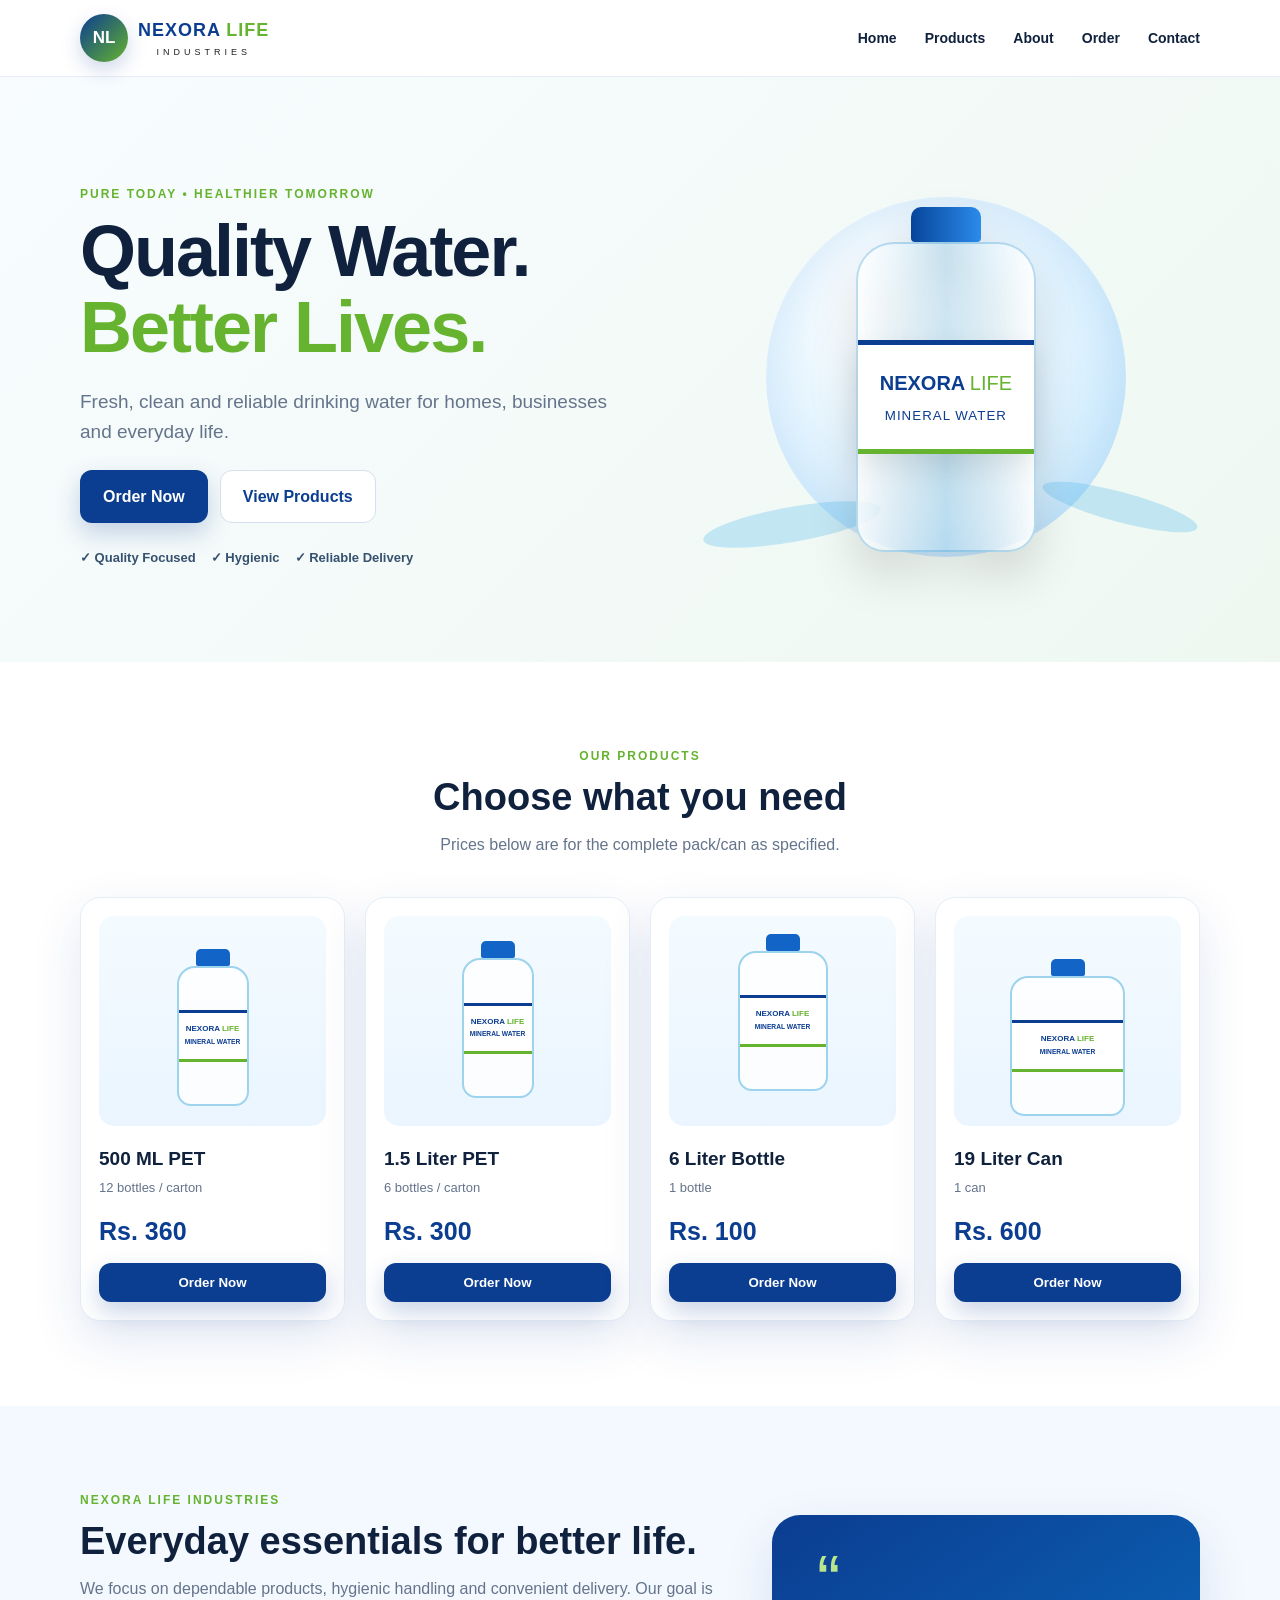
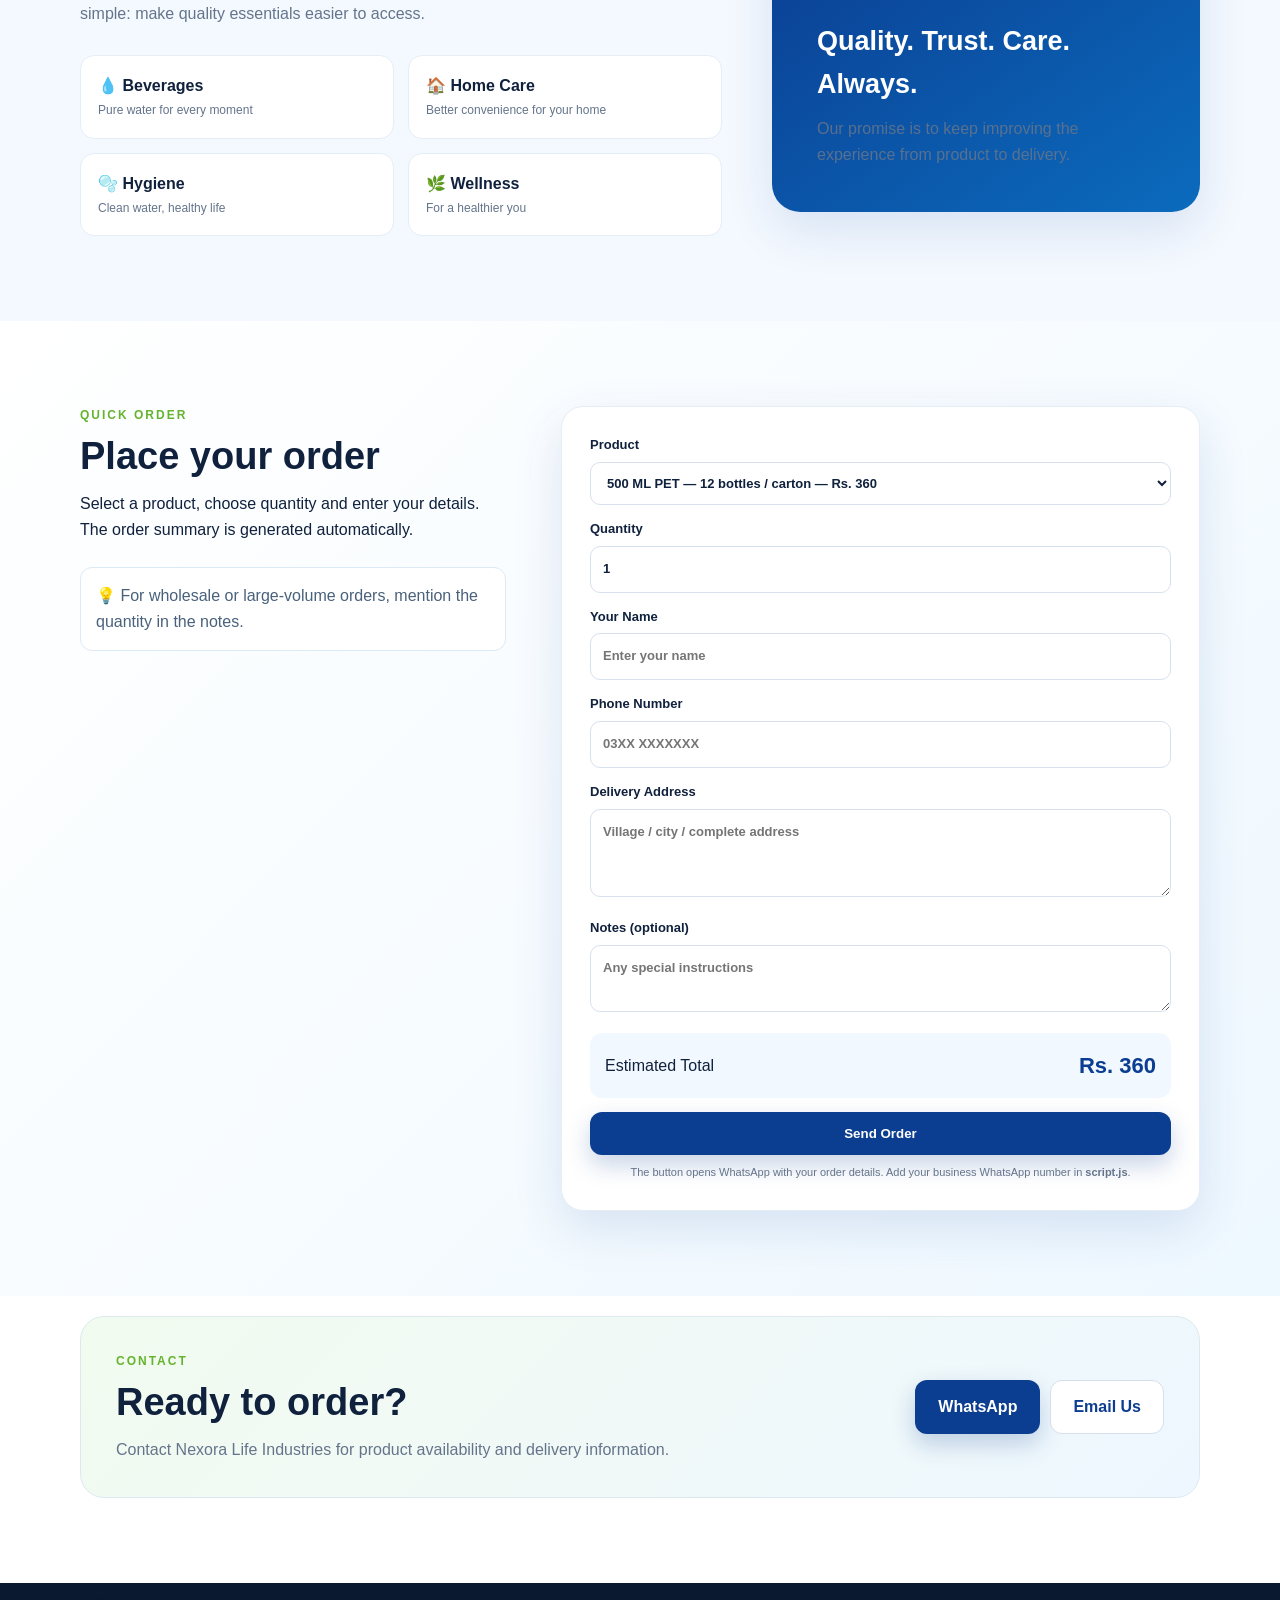
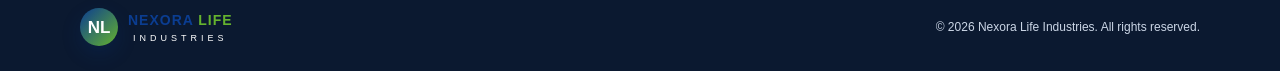
==== index.html @ f1289ebf "Add files via upload" ====
<!DOCTYPE html>
<html lang="en">
<head>
  <meta charset="UTF-8">
  <meta name="viewport" content="width=device-width, initial-scale=1.0">
  <meta name="theme-color" content="#0b3d91">
  <title>Nexora Life Industries | Pure Water, Better Lives</title>
  <meta name="description" content="Nexora Life Industries — quality drinking water and everyday essentials.">
  <link rel="stylesheet" href="style.css">
</head>
<body>
  <header class="header">
    <div class="container nav">
      <a class="brand" href="#home">
        <span class="brand-mark">NL</span>
        <span><strong>NEXORA <em>LIFE</em></strong><small>INDUSTRIES</small></span>
      </a>
      <button class="menu-btn" aria-label="Open menu">☰</button>
      <nav id="navLinks">
        <a href="#home">Home</a>
        <a href="#products">Products</a>
        <a href="#about">About</a>
        <a href="#order">Order</a>
        <a href="#contact">Contact</a>
      </nav>
    </div>
  </header>

  <main>
    <section id="home" class="hero">
      <div class="container hero-grid">
        <div class="hero-copy">
          <p class="eyebrow">PURE TODAY • HEALTHIER TOMORROW</p>
          <h1>Quality Water.<br><span>Better Lives.</span></h1>
          <p class="lead">Fresh, clean and reliable drinking water for homes, businesses and everyday life.</p>
          <div class="hero-actions">
            <a class="btn primary" href="#order">Order Now</a>
            <a class="btn secondary" href="#products">View Products</a>
          </div>
          <div class="trust-row">
            <span>✓ Quality Focused</span>
            <span>✓ Hygienic</span>
            <span>✓ Reliable Delivery</span>
          </div>
        </div>
        <div class="hero-art">
          <div class="water-orb"></div>
          <div class="bottle bottle-large">
            <div class="cap"></div><div class="bottle-body">
              <div class="label"><b>NEXORA</b> <i>LIFE</i><small>MINERAL WATER</small></div>
            </div>
          </div>
          <div class="splash splash-a"></div><div class="splash splash-b"></div>
        </div>
      </div>
    </section>

    <section id="products" class="section">
      <div class="container">
        <div class="section-head">
          <p class="eyebrow">OUR PRODUCTS</p>
          <h2>Choose what you need</h2>
          <p>Prices below are for the complete pack/can as specified.</p>
        </div>
        <div id="productGrid" class="product-grid"></div>
      </div>
    </section>

    <section id="about" class="section soft">
      <div class="container about-grid">
        <div>
          <p class="eyebrow">NEXORA LIFE INDUSTRIES</p>
          <h2>Everyday essentials for better life.</h2>
          <p>We focus on dependable products, hygienic handling and convenient delivery. Our goal is simple: make quality essentials easier to access.</p>
          <div class="feature-grid">
            <div><b>💧 Beverages</b><span>Pure water for every moment</span></div>
            <div><b>🏠 Home Care</b><span>Better convenience for your home</span></div>
            <div><b>🫧 Hygiene</b><span>Clean water, healthy life</span></div>
            <div><b>🌿 Wellness</b><span>For a healthier you</span></div>
          </div>
        </div>
        <div class="quote-card">
          <div class="quote-mark">“</div>
          <h3>Quality. Trust. Care. Always.</h3>
          <p>Our promise is to keep improving the experience from product to delivery.</p>
        </div>
      </div>
    </section>

    <section id="order" class="section order-section">
      <div class="container order-grid">
        <div>
          <p class="eyebrow">QUICK ORDER</p>
          <h2>Place your order</h2>
          <p>Select a product, choose quantity and enter your details. The order summary is generated automatically.</p>
          <div class="order-note">💡 For wholesale or large-volume orders, mention the quantity in the notes.</div>
        </div>
        <form id="orderForm" class="order-card">
          <label>Product
            <select id="product" required></select>
          </label>
          <label>Quantity
            <input id="quantity" type="number" min="1" value="1" required>
          </label>
          <label>Your Name
            <input id="customerName" type="text" placeholder="Enter your name" required>
          </label>
          <label>Phone Number
            <input id="phone" type="tel" placeholder="03XX XXXXXXX" required>
          </label>
          <label>Delivery Address
            <textarea id="address" rows="3" placeholder="Village / city / complete address" required></textarea>
          </label>
          <label>Notes (optional)
            <textarea id="notes" rows="2" placeholder="Any special instructions"></textarea>
          </label>
          <div class="total-box">
            <span>Estimated Total</span><strong id="total">Rs. 0</strong>
          </div>
          <button class="btn primary full" type="submit">Send Order</button>
          <p class="small">The button opens WhatsApp with your order details. Add your business WhatsApp number in <b>script.js</b>.</p>
        </form>
      </div>
    </section>

    <section id="contact" class="section contact">
      <div class="container contact-card">
        <div><p class="eyebrow">CONTACT</p><h2>Ready to order?</h2><p>Contact Nexora Life Industries for product availability and delivery information.</p></div>
        <div class="contact-actions">
          <a class="btn primary" id="waLink" href="#" target="_blank" rel="noopener">WhatsApp</a>
          <a class="btn secondary" href="https://mail.google.com/mail/?view=cm&fs=1&to=nexoralifeindustries@gmail.com&su=Nexora%20Life%20Industries%20Inquiry" target="_blank" rel="noopener">Email Us</a>
        </div>
      </div>
    </section>
  </main>

  <footer>
    <div class="container footer-inner">
      <div class="brand footer-brand"><span class="brand-mark">NL</span><span><strong>NEXORA <em>LIFE</em></strong><small>INDUSTRIES</small></span></div>
      <p>© <span id="year"></span> Nexora Life Industries. All rights reserved.</p>
    </div>
  </footer>

  <script src="script.js"></script>
</body>
</html>
---- style.css ----
*{box-sizing:border-box;margin:0;padding:0}
:root{--blue:#0b3d91;--blue2:#1264c7;--green:#65b32e;--dark:#10213d;--muted:#64748b;--soft:#f4f9ff;--white:#fff;--shadow:0 18px 50px rgba(11,61,145,.12)}
html{scroll-behavior:smooth}
body{font-family:Arial,Helvetica,sans-serif;color:var(--dark);background:#fff;line-height:1.6}
a{text-decoration:none;color:inherit}
.container{width:min(1120px,92%);margin:auto}
.header{position:sticky;top:0;z-index:20;background:rgba(255,255,255,.96);backdrop-filter:blur(10px);border-bottom:1px solid #e8eef7}
.nav{height:76px;display:flex;align-items:center;justify-content:space-between}
.brand{display:flex;align-items:center;gap:10px}
.brand-mark{width:48px;height:48px;border-radius:50%;display:grid;place-items:center;color:#fff;font-weight:900;font-size:17px;background:linear-gradient(135deg,var(--blue),var(--green));box-shadow:0 8px 20px rgba(11,61,145,.2)}
.brand strong{display:block;font-size:18px;letter-spacing:1px;color:var(--blue)}
.brand em{font-style:normal;color:var(--green)}
.brand small{display:block;font-size:9px;letter-spacing:4px;color:#222;text-align:center}
nav{display:flex;gap:28px;font-weight:700;font-size:14px}
nav a:hover{color:var(--green)}
.menu-btn{display:none;border:0;background:none;font-size:28px}
.hero{overflow:hidden;background:linear-gradient(135deg,#f8fcff,#eef8f1);padding:85px 0 70px}
.hero-grid{display:grid;grid-template-columns:1.05fr .95fr;align-items:center;gap:50px}
.eyebrow{font-size:12px;letter-spacing:2px;font-weight:800;color:var(--green);margin-bottom:10px}
h1{font-size:clamp(42px,6vw,72px);line-height:1.05;letter-spacing:-2px}
h1 span,h2 span{color:var(--green)}
.lead{font-size:19px;color:var(--muted);max-width:600px;margin:22px 0}
.hero-actions{display:flex;gap:12px;flex-wrap:wrap}
.btn{display:inline-flex;align-items:center;justify-content:center;border-radius:12px;padding:13px 22px;font-weight:800;border:1px solid transparent;cursor:pointer;transition:.2s}
.primary{background:var(--blue);color:#fff;box-shadow:0 10px 25px rgba(11,61,145,.22)}
.primary:hover{transform:translateY(-2px);background:#082f70}
.secondary{background:#fff;border-color:#d5dfed;color:var(--blue)}
.secondary:hover{border-color:var(--blue)}
.full{width:100%}
.trust-row{display:flex;gap:15px;flex-wrap:wrap;margin-top:25px;color:#36516f;font-size:13px;font-weight:700}
.hero-art{height:430px;position:relative;display:grid;place-items:center}
.water-orb{position:absolute;width:360px;height:360px;border-radius:50%;background:radial-gradient(circle at 35% 30%,#fff,#dff3ff 55%,#bce3fa);box-shadow:inset 0 0 60px rgba(18,100,199,.12)}
.bottle{position:relative;z-index:2;filter:drop-shadow(0 25px 22px rgba(0,0,0,.16))}
.bottle-large{width:180px;height:340px}
.cap{width:70px;height:35px;border-radius:10px 10px 4px 4px;background:linear-gradient(90deg,#07459b,#2b8bea);margin:auto}
.bottle-body{height:310px;border-radius:38px 38px 28px 28px;background:linear-gradient(90deg,rgba(255,255,255,.85),rgba(173,224,249,.4),rgba(255,255,255,.9));border:2px solid rgba(63,155,210,.35);display:flex;align-items:center}
.label{background:#fff;width:100%;padding:22px 8px;text-align:center;border-top:5px solid var(--blue);border-bottom:5px solid var(--green);box-shadow:0 10px 25px rgba(0,0,0,.08)}
.label b{color:var(--blue);font-size:20px}.label i{font-style:normal;color:var(--green);font-size:20px}.label small{display:block;color:var(--blue);letter-spacing:1px;margin-top:6px}
.splash{position:absolute;background:#55b9eb;border-radius:50%;opacity:.3}.splash-a{width:180px;height:35px;bottom:50px;left:10px;transform:rotate(-10deg)}.splash-b{width:160px;height:30px;bottom:70px;right:0;transform:rotate(15deg)}
.section{padding:85px 0}.soft{background:var(--soft)}
.section-head{text-align:center;margin-bottom:40px}.section-head h2,h2{font-size:38px;line-height:1.15;margin-bottom:12px}.section-head p:last-child{color:var(--muted)}
.product-grid{display:grid;grid-template-columns:repeat(4,1fr);gap:20px}
.product-card{background:#fff;border:1px solid #e5edf6;border-radius:20px;padding:18px;box-shadow:var(--shadow);display:flex;flex-direction:column}
.product-visual{height:210px;border-radius:15px;background:linear-gradient(180deg,#f4fbff,#eaf5ff);display:grid;place-items:center;overflow:hidden}
.mini-bottle{width:82px;height:155px;position:relative}.mini-cap{height:17px;width:34px;background:#1264c7;border-radius:5px 5px 2px 2px;margin:auto}.mini-body{height:140px;border:2px solid #9dd3ed;border-radius:18px 18px 14px 14px;background:rgba(255,255,255,.8);display:flex;align-items:center}.mini-label{width:100%;background:#fff;text-align:center;padding:10px 2px;border-top:3px solid var(--blue);border-bottom:3px solid var(--green);font-size:8px;font-weight:900;color:var(--blue)}.mini-label em{color:var(--green);font-style:normal}
.product-card h3{font-size:19px;margin-top:18px}.pack{font-size:13px;color:var(--muted);margin:3px 0 12px}.price{font-size:25px;font-weight:900;color:var(--blue);margin-top:auto;margin-bottom:12px}.card-btn{width:100%;padding:11px}
.about-grid{display:grid;grid-template-columns:1.2fr .8fr;gap:50px;align-items:center}.about-grid>div>p:not(.eyebrow){color:var(--muted);max-width:650px}.feature-grid{display:grid;grid-template-columns:1fr 1fr;gap:14px;margin-top:28px}.feature-grid div{background:#fff;padding:17px;border-radius:14px;border:1px solid #e5edf6}.feature-grid b,.feature-grid span{display:block}.feature-grid span{font-size:12px;color:var(--muted);margin-top:3px}.quote-card{background:linear-gradient(145deg,var(--blue),#0b6bbd);color:#fff;padding:45px;border-radius:28px;box-shadow:var(--shadow)}.quote-mark{font-size:70px;line-height:.6;color:#b8e68a}.quote-card h3{font-size:27px;margin:18px 0 10px}.quote-card p{opacity:.88}
.order-section{background:linear-gradient(135deg,#fff,#eef8ff)}.order-grid{display:grid;grid-template-columns:.8fr 1.2fr;gap:55px;align-items:start}.order-card{background:#fff;padding:28px;border-radius:22px;box-shadow:var(--shadow);border:1px solid #e5edf6}.order-card label{display:block;font-weight:800;font-size:13px;margin-bottom:14px}.order-card input,.order-card select,.order-card textarea{width:100%;margin-top:6px;border:1px solid #d7e1ed;border-radius:10px;padding:12px;font:inherit;color:var(--dark);background:#fff}.order-card input:focus,.order-card select:focus,.order-card textarea:focus{outline:2px solid #c7e6ff;border-color:var(--blue)}.total-box{display:flex;justify-content:space-between;align-items:center;background:#f1f8ff;padding:15px;border-radius:12px;margin:8px 0 14px}.total-box strong{font-size:22px;color:var(--blue)}.small{font-size:11px;color:var(--muted);text-align:center;margin-top:9px}.order-note{background:#fff;border:1px solid #dceaf6;padding:15px;border-radius:12px;color:#49617b;margin-top:25px}
.contact{padding-top:20px}.contact-card{background:linear-gradient(135deg,#f2fbef,#eef7ff);border:1px solid #dceaf0;border-radius:24px;padding:35px;display:flex;justify-content:space-between;align-items:center;gap:25px}.contact-card p:not(.eyebrow){color:var(--muted)}.contact-actions{display:flex;gap:10px}
footer{background:#0b1930;color:#cbd6e6;padding:25px 0}.footer-inner{display:flex;justify-content:space-between;align-items:center;gap:20px;font-size:12px}.footer-brand .brand-mark{width:38px;height:38px}.footer-brand strong{font-size:14px}.footer-brand small{color:#fff}
@media(max-width:900px){.product-grid{grid-template-columns:repeat(2,1fr)}.hero-grid,.about-grid,.order-grid{grid-template-columns:1fr}.hero-art{height:360px}.contact-card{flex-direction:column;align-items:flex-start}}
@media(max-width:650px){.menu-btn{display:block;color:var(--blue)}nav{display:none;position:absolute;top:76px;left:0;right:0;background:#fff;padding:18px 5%;flex-direction:column;box-shadow:0 15px 30px rgba(0,0,0,.08)}nav.open{display:flex}.hero{padding:55px 0}.hero-art{height:300px}.water-orb{width:270px;height:270px}.bottle-large{transform:scale(.78)}.section{padding:60px 0}.product-grid{grid-template-columns:1fr}.contact-actions{width:100%;flex-direction:column}.contact-actions .btn{width:100%}.footer-inner{flex-direction:column;text-align:center}}
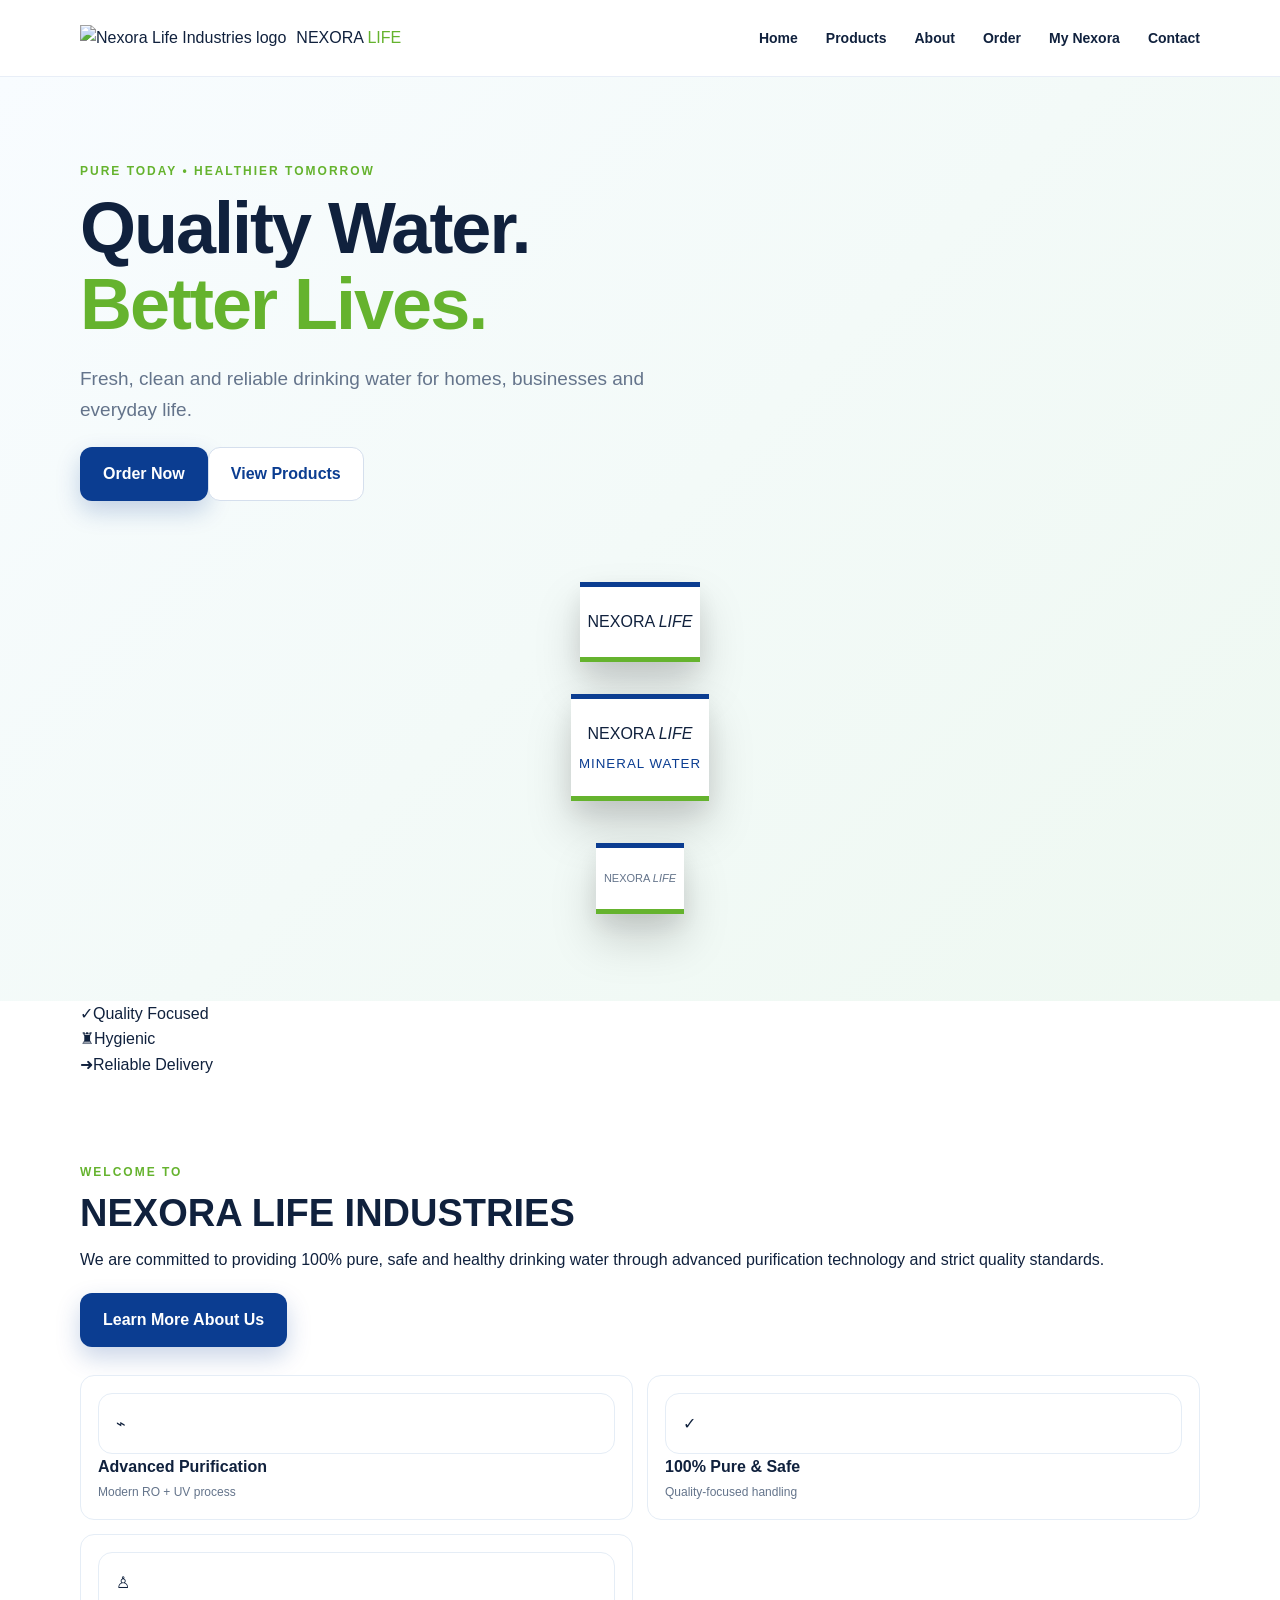
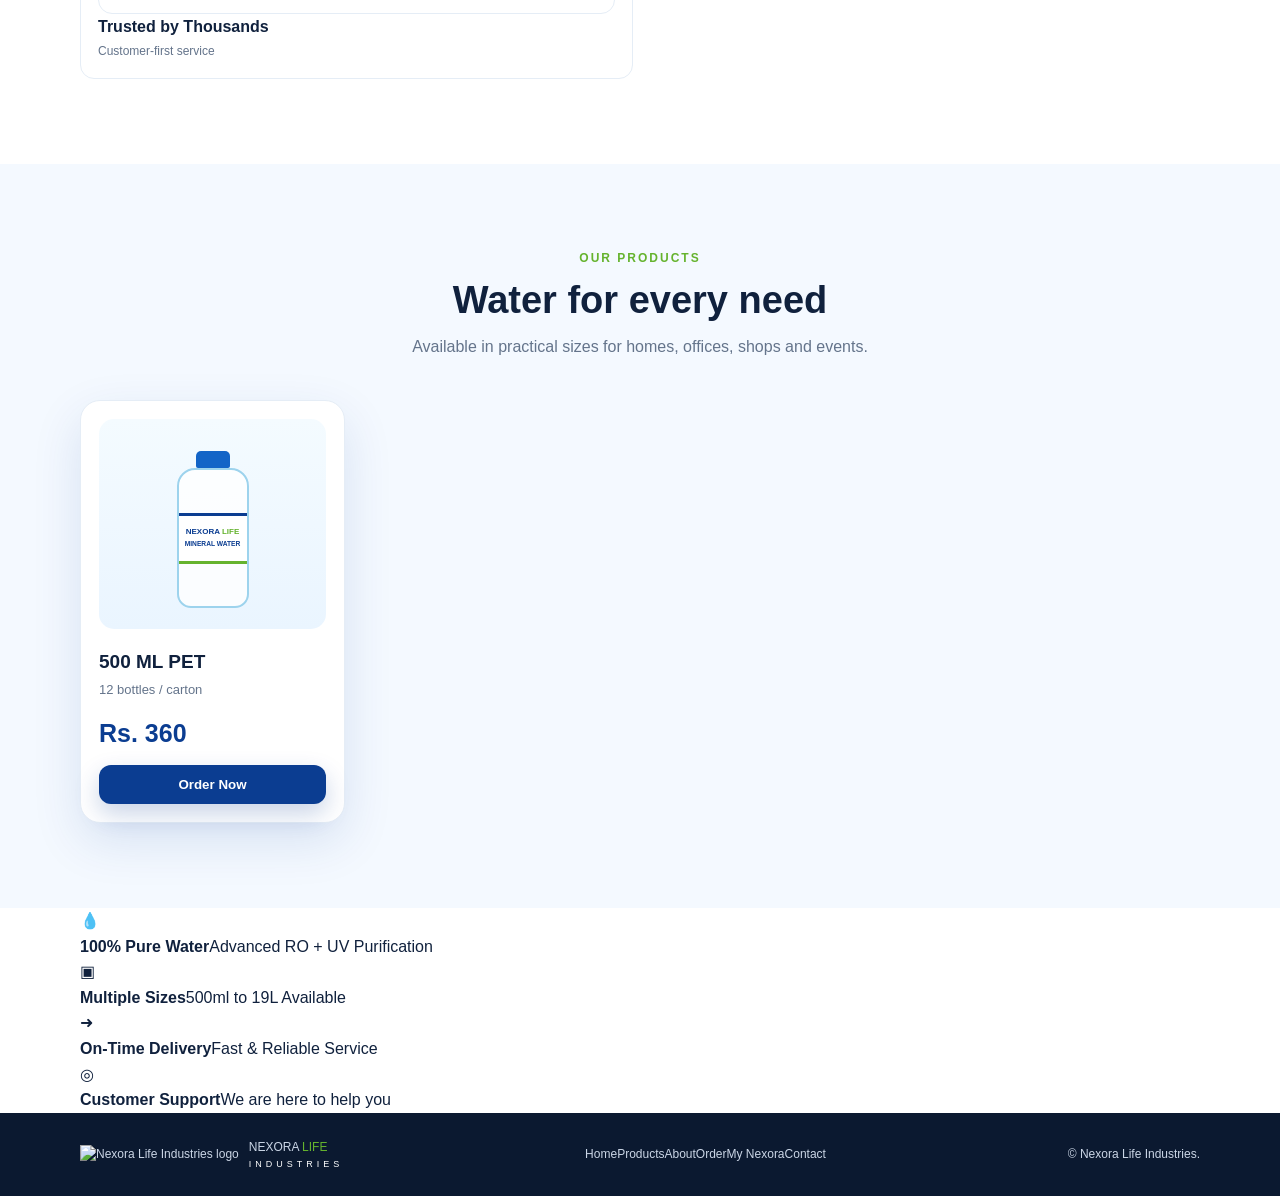
==== commit 3848d620: "Add files via upload" ====
--- a/index.html
+++ b/index.html
@@ -1,146 +1 @@
-<!DOCTYPE html>
-<html lang="en">
-<head>
-  <meta charset="UTF-8">
-  <meta name="viewport" content="width=device-width, initial-scale=1.0">
-  <meta name="theme-color" content="#0b3d91">
-  <title>Nexora Life Industries | Pure Water, Better Lives</title>
-  <meta name="description" content="Nexora Life Industries — quality drinking water and everyday essentials.">
-  <link rel="stylesheet" href="style.css">
-</head>
-<body>
-  <header class="header">
-    <div class="container nav">
-      <a class="brand" href="#home">
-        <span class="brand-mark">NL</span>
-        <span><strong>NEXORA <em>LIFE</em></strong><small>INDUSTRIES</small></span>
-      </a>
-      <button class="menu-btn" aria-label="Open menu">☰</button>
-      <nav id="navLinks">
-        <a href="#home">Home</a>
-        <a href="#products">Products</a>
-        <a href="#about">About</a>
-        <a href="#order">Order</a>
-        <a href="#contact">Contact</a>
-      </nav>
-    </div>
-  </header>
-
-  <main>
-    <section id="home" class="hero">
-      <div class="container hero-grid">
-        <div class="hero-copy">
-          <p class="eyebrow">PURE TODAY • HEALTHIER TOMORROW</p>
-          <h1>Quality Water.<br><span>Better Lives.</span></h1>
-          <p class="lead">Fresh, clean and reliable drinking water for homes, businesses and everyday life.</p>
-          <div class="hero-actions">
-            <a class="btn primary" href="#order">Order Now</a>
-            <a class="btn secondary" href="#products">View Products</a>
-          </div>
-          <div class="trust-row">
-            <span>✓ Quality Focused</span>
-            <span>✓ Hygienic</span>
-            <span>✓ Reliable Delivery</span>
-          </div>
-        </div>
-        <div class="hero-art">
-          <div class="water-orb"></div>
-          <div class="bottle bottle-large">
-            <div class="cap"></div><div class="bottle-body">
-              <div class="label"><b>NEXORA</b> <i>LIFE</i><small>MINERAL WATER</small></div>
-            </div>
-          </div>
-          <div class="splash splash-a"></div><div class="splash splash-b"></div>
-        </div>
-      </div>
-    </section>
-
-    <section id="products" class="section">
-      <div class="container">
-        <div class="section-head">
-          <p class="eyebrow">OUR PRODUCTS</p>
-          <h2>Choose what you need</h2>
-          <p>Prices below are for the complete pack/can as specified.</p>
-        </div>
-        <div id="productGrid" class="product-grid"></div>
-      </div>
-    </section>
-
-    <section id="about" class="section soft">
-      <div class="container about-grid">
-        <div>
-          <p class="eyebrow">NEXORA LIFE INDUSTRIES</p>
-          <h2>Everyday essentials for better life.</h2>
-          <p>We focus on dependable products, hygienic handling and convenient delivery. Our goal is simple: make quality essentials easier to access.</p>
-          <div class="feature-grid">
-            <div><b>💧 Beverages</b><span>Pure water for every moment</span></div>
-            <div><b>🏠 Home Care</b><span>Better convenience for your home</span></div>
-            <div><b>🫧 Hygiene</b><span>Clean water, healthy life</span></div>
-            <div><b>🌿 Wellness</b><span>For a healthier you</span></div>
-          </div>
-        </div>
-        <div class="quote-card">
-          <div class="quote-mark">“</div>
-          <h3>Quality. Trust. Care. Always.</h3>
-          <p>Our promise is to keep improving the experience from product to delivery.</p>
-        </div>
-      </div>
-    </section>
-
-    <section id="order" class="section order-section">
-      <div class="container order-grid">
-        <div>
-          <p class="eyebrow">QUICK ORDER</p>
-          <h2>Place your order</h2>
-          <p>Select a product, choose quantity and enter your details. The order summary is generated automatically.</p>
-          <div class="order-note">💡 For wholesale or large-volume orders, mention the quantity in the notes.</div>
-        </div>
-        <form id="orderForm" class="order-card">
-          <label>Product
-            <select id="product" required></select>
-          </label>
-          <label>Quantity
-            <input id="quantity" type="number" min="1" value="1" required>
-          </label>
-          <label>Your Name
-            <input id="customerName" type="text" placeholder="Enter your name" required>
-          </label>
-          <label>Phone Number
-            <input id="phone" type="tel" placeholder="03XX XXXXXXX" required>
-          </label>
-          <label>Delivery Address
-            <textarea id="address" rows="3" placeholder="Village / city / complete address" required></textarea>
-          </label>
-          <label>Notes (optional)
-            <textarea id="notes" rows="2" placeholder="Any special instructions"></textarea>
-          </label>
-          <div class="total-box">
-            <span>Estimated Total</span><strong id="total">Rs. 0</strong>
-          </div>
-          <button class="btn primary full" type="submit">Send Order</button>
-          <p class="small">The button opens WhatsApp with your order details. Add your business WhatsApp number in <b>script.js</b>.</p>
-        </form>
-      </div>
-    </section>
-
-    <section id="contact" class="section contact">
-      <div class="container contact-card">
-        <div><p class="eyebrow">CONTACT</p><h2>Ready to order?</h2><p>Contact Nexora Life Industries for product availability and delivery information.</p></div>
-        <div class="contact-actions">
-          <a class="btn primary" id="waLink" href="#" target="_blank" rel="noopener">WhatsApp</a>
-          <a class="btn secondary" href="https://mail.google.com/mail/?view=cm&fs=1&to=nexoralifeindustries@gmail.com&su=Nexora%20Life%20Industries%20Inquiry" target="_blank" rel="noopener">Email Us</a>
-        </div>
-      </div>
-    </section>
-  </main>
-
-  <footer>
-    <div class="container footer-inner">
-      <div class="brand footer-brand"><span class="brand-mark">NL</span><span><strong>NEXORA <em>LIFE</em></strong><small>INDUSTRIES</small></span></div>
-      <p>© <span id="year"></span> Nexora Life Industries. All rights reserved.</p>
-    </div>
-  </footer>
-
-  <script src="script.js"></script>
-</body>
-</html>+<!DOCTYPE html><html lang="en"><head><meta charset="UTF-8"><meta name="viewport" content="width=device-width,initial-scale=1.0"><meta name="theme-color" content="#063b93"><meta name="description" content="Nexora Life Industries — pure, safe and reliable drinking water."><title>Nexora Life Industries | Quality Water. Better Lives.</title><link rel="stylesheet" href="style.css"></head><body><header class="header"><div class="container nav"><a class="brand" href="index.html"><img class="brand-logo" src="assets/nexora-life-logo.png" alt="Nexora Life Industries logo"><span class="brand-text">NEXORA <em>LIFE</em></span></a><button class="menu-btn" id="menuToggle" aria-label="Open menu">☰</button><nav id="navLinks"><a href="index.html">Home</a><a href="products.html">Products</a><a href="about.html">About</a><a href="order.html">Order</a><a href="my-nexora.html">My Nexora</a><a href="contact.html">Contact</a></nav></div></header><main><section class="hero"><div class="container hero-main"><div><p class="eyebrow">PURE TODAY • HEALTHIER TOMORROW</p><h1>Quality Water.<br><span>Better Lives.</span></h1><p class="lead">Fresh, clean and reliable drinking water for homes, businesses and everyday life.</p><div class="actions"><a class="btn primary" href="order.html">Order Now</a><a class="btn secondary" href="products.html">View Products</a></div></div><div class="hero-art"><div class="orb"></div><div class="water"></div><div class="bottle mid"><div class="label">NEXORA <em>LIFE</em></div></div><div class="bottle big"><div class="label">NEXORA <em>LIFE</em><br><small>MINERAL WATER</small></div></div><div class="bottle small"><div class="label">NEXORA <em>LIFE</em></div></div><div class="splash"></div></div></div></section><section class="trust"><div class="container trust-inner"><div class="trust-item"><span class="icon">✓</span>Quality Focused</div><div class="trust-item"><span class="icon">♜</span>Hygienic</div><div class="trust-item"><span class="icon">➜</span>Reliable Delivery</div></div></section><section class="section"><div class="container about-home"><div><p class="eyebrow">WELCOME TO</p><h2>NEXORA LIFE INDUSTRIES</h2><p>We are committed to providing 100% pure, safe and healthy drinking water through advanced purification technology and strict quality standards.</p><a class="btn primary" style="margin-top:20px" href="about.html">Learn More About Us</a></div><div class="feature-grid"><div class="feature"><div class="icon">⌁</div><b>Advanced Purification</b><span>Modern RO + UV process</span></div><div class="feature"><div class="icon">✓</div><b>100% Pure &amp; Safe</b><span>Quality-focused handling</span></div><div class="feature"><div class="icon">♙</div><b>Trusted by Thousands</b><span>Customer-first service</span></div></div></div></section><section class="section soft"><div class="container"><div class="section-head"><p class="eyebrow">OUR PRODUCTS</p><h2>Water for every need</h2><p>Available in practical sizes for homes, offices, shops and events.</p></div><div id="productGrid" class="product-grid"></div></div></section><section class="blue-band"><div class="container band-grid"><div class="band-item"><span class="icon">💧</span><div><b>100% Pure Water</b><span>Advanced RO + UV Purification</span></div></div><div class="band-item"><span class="icon">▣</span><div><b>Multiple Sizes</b><span>500ml to 19L Available</span></div></div><div class="band-item"><span class="icon">➜</span><div><b>On-Time Delivery</b><span>Fast &amp; Reliable Service</span></div></div><div class="band-item"><span class="icon">◎</span><div><b>Customer Support</b><span>We are here to help you</span></div></div></div></section></main><footer><div class="container footer-inner"><div class="brand footer-brand"><img class="brand-logo" src="assets/nexora-life-logo.png" alt="Nexora Life Industries logo"><span class="brand-text">NEXORA <em>LIFE</em><small>INDUSTRIES</small></span></div><div class="footer-links"><a href="index.html">Home</a><a href="products.html">Products</a><a href="about.html">About</a><a href="order.html">Order</a><a href="my-nexora.html">My Nexora</a><a href="contact.html">Contact</a></div><p>© <span id="year"></span> Nexora Life Industries.</p></div></footer><script src="script.js"></script></body></html>
